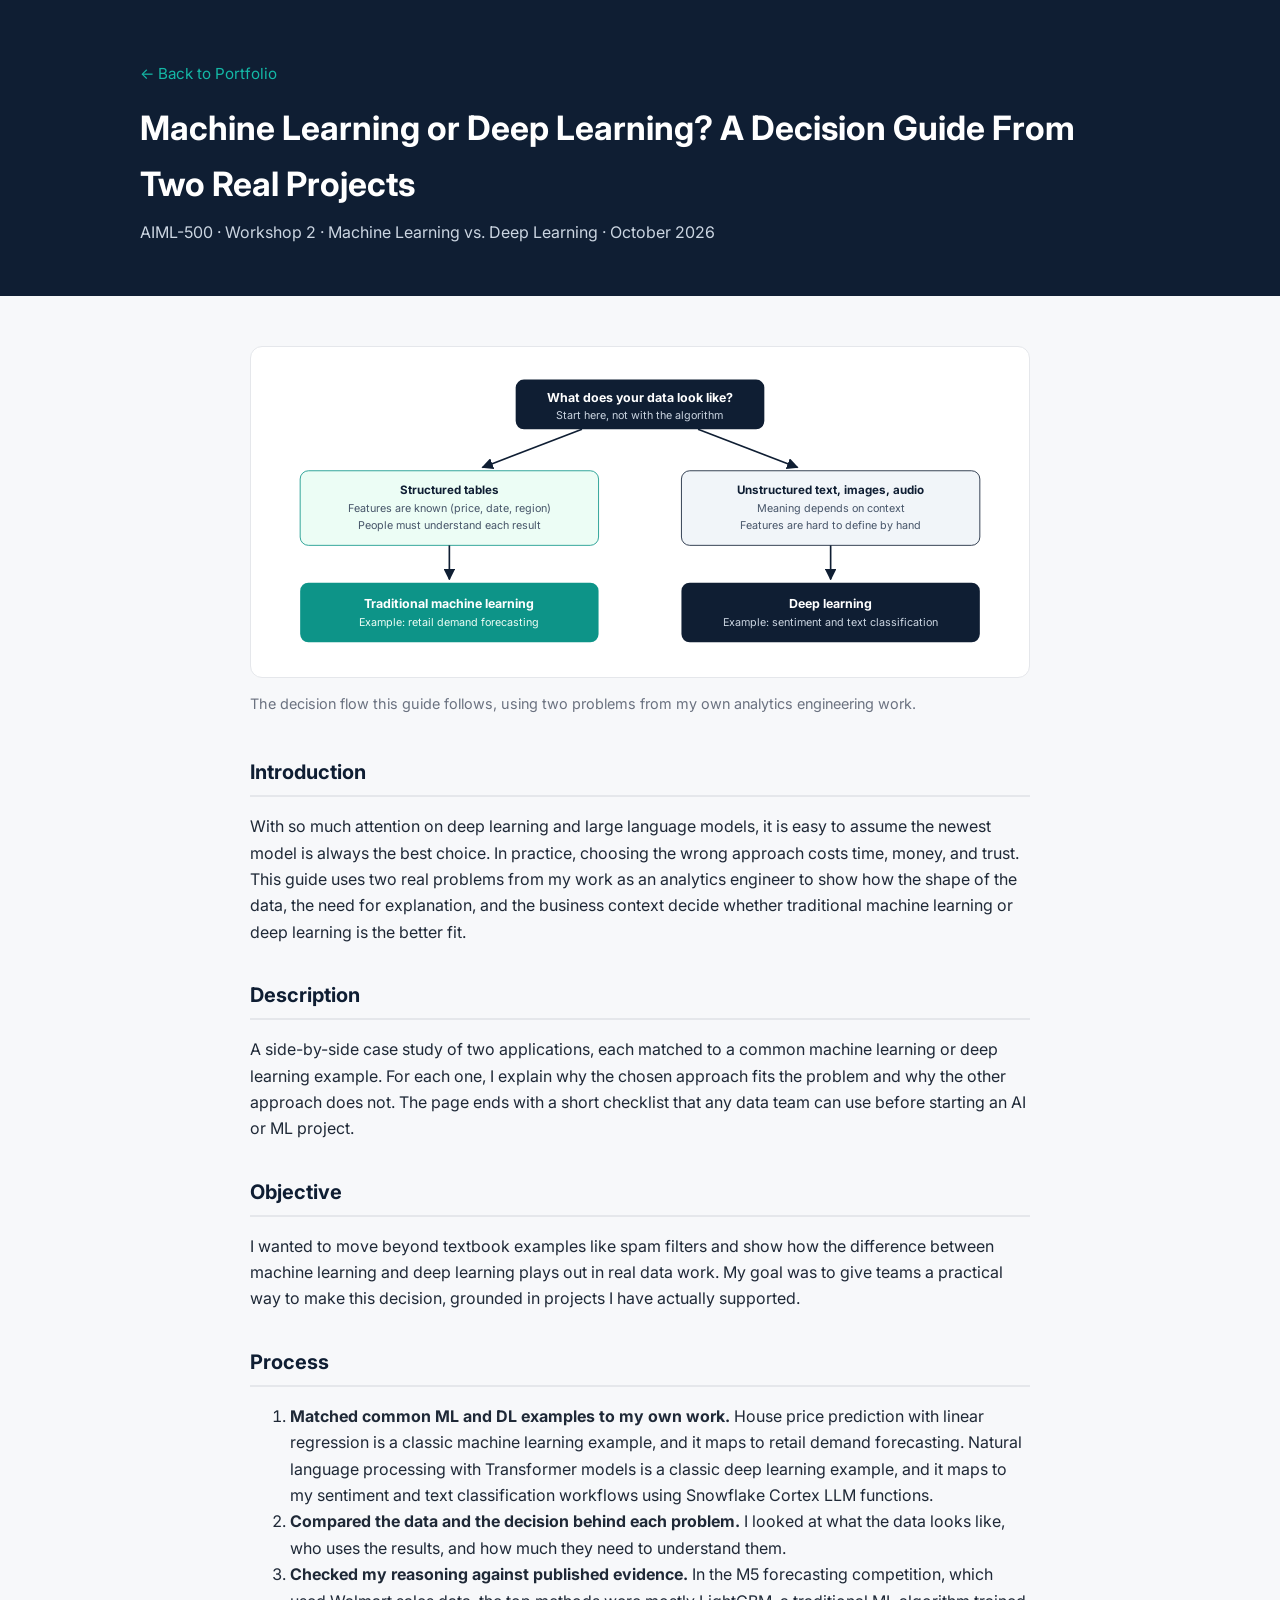
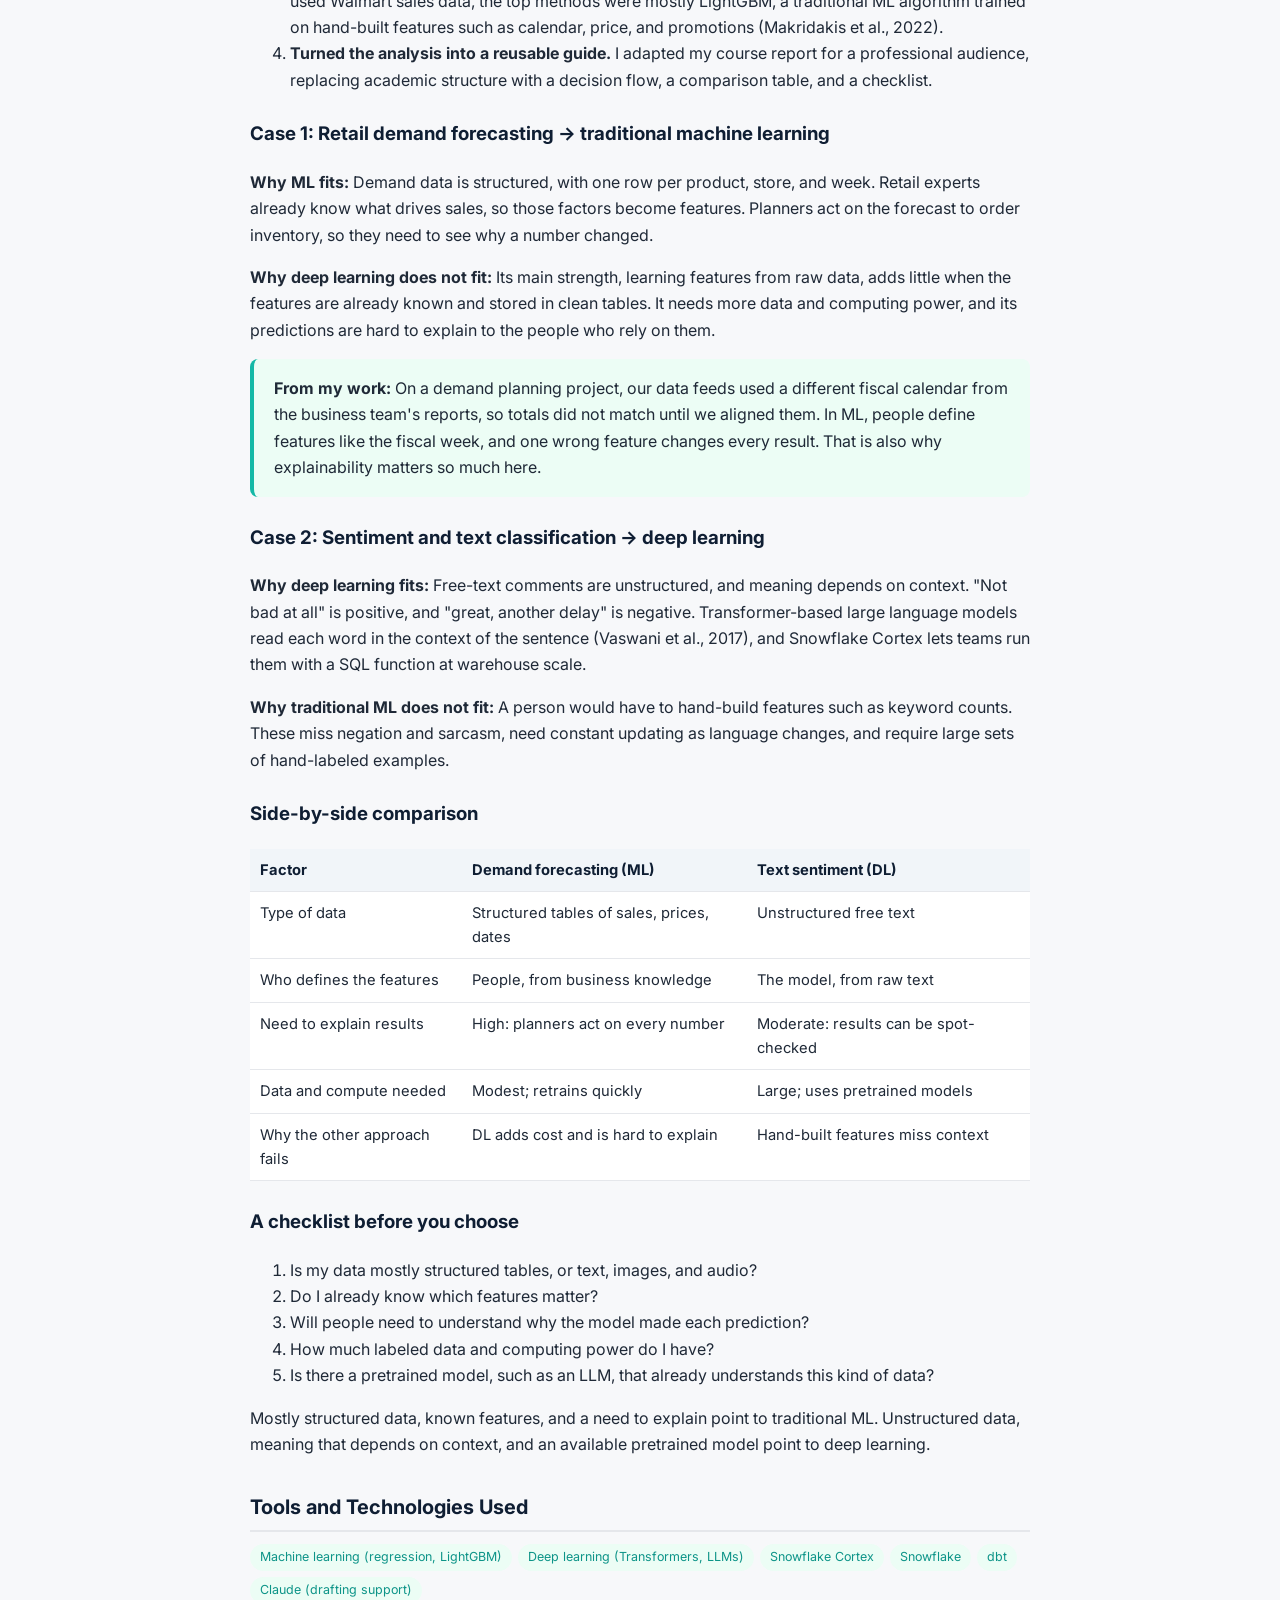
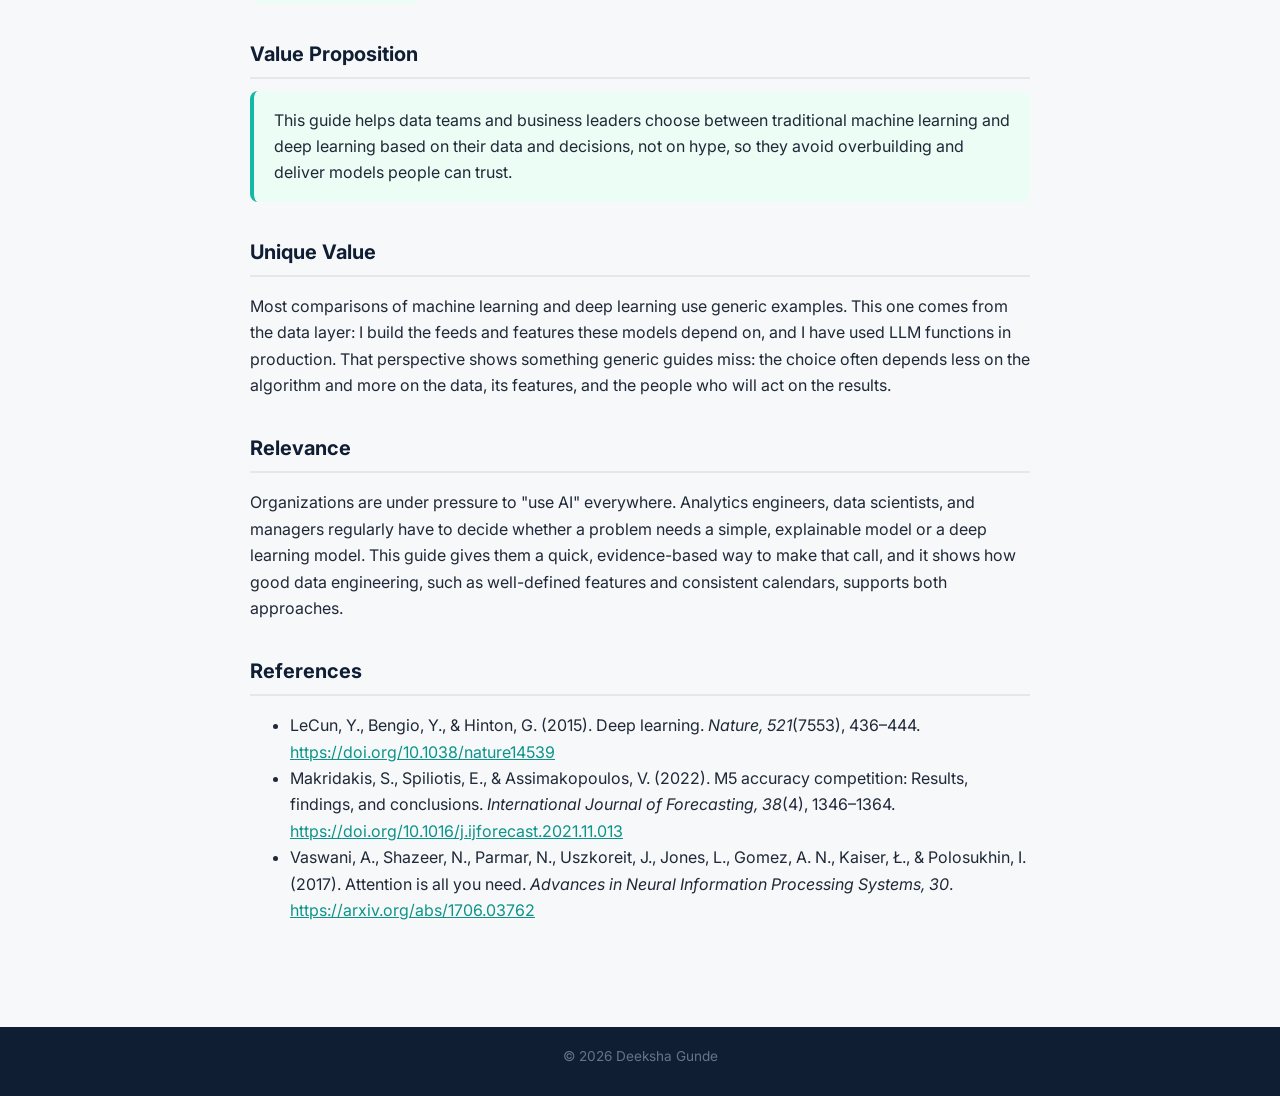
==== artifacts/artifact-2.html @ 1c403b0d "artifcat 2" ====
<!DOCTYPE html>
<html lang="en">
<head>
  <meta charset="UTF-8">
  <meta name="viewport" content="width=device-width, initial-scale=1.0">
  <title>Machine Learning or Deep Learning? A Decision Guide | Deeksha Gunde</title>
  <link rel="preconnect" href="https://fonts.googleapis.com">
  <link href="https://fonts.googleapis.com/css2?family=Inter:wght@400;600;700&display=swap" rel="stylesheet">
  <link rel="stylesheet" href="../assets/style.css">
</head>
<body>

<header class="artifact-header">
  <div class="container">
    <a class="back" href="../index.html#artifacts">← Back to Portfolio</a>
    <h1>Machine Learning or Deep Learning? A Decision Guide From Two Real Projects</h1>
    <p>AIML-500 · Workshop 2 · Machine Learning vs. Deep Learning · October 2026</p>
  </div>
</header>

<main class="artifact-body">
  <div class="container">

    <div class="diagram">
      <svg viewBox="0 0 900 360" role="img" aria-label="Decision flow: start with what your data looks like. Structured tables with known features and a need to explain results point to traditional machine learning, for example retail demand forecasting. Unstructured text, images, or audio where meaning depends on context point to deep learning, for example sentiment and text classification.">
        <defs>
          <marker id="ar2" viewBox="0 0 10 10" refX="9" refY="5" markerWidth="7" markerHeight="7" orient="auto"><path d="M0,0 L10,5 L0,10 z" fill="#0f1e33"/></marker>
        </defs>
        <rect width="900" height="360" fill="#ffffff"/>
        <g font-family="Inter, Arial, sans-serif" text-anchor="middle">
          <rect x="300" y="20" width="300" height="60" rx="10" fill="#0f1e33"/>
          <text x="450" y="47" fill="#ffffff" font-size="15" font-weight="700">What does your data look like?</text>
          <text x="450" y="67" fill="#cbd5e1" font-size="13">Start here, not with the algorithm</text>

          <rect x="40" y="130" width="360" height="90" rx="10" fill="#ecfdf5" stroke="#0d9488"/>
          <text x="220" y="158" fill="#0f1e33" font-size="14" font-weight="700">Structured tables</text>
          <text x="220" y="180" fill="#475569" font-size="13">Features are known (price, date, region)</text>
          <text x="220" y="200" fill="#475569" font-size="13">People must understand each result</text>

          <rect x="500" y="130" width="360" height="90" rx="10" fill="#f1f5f9" stroke="#0f1e33"/>
          <text x="680" y="158" fill="#0f1e33" font-size="14" font-weight="700">Unstructured text, images, audio</text>
          <text x="680" y="180" fill="#475569" font-size="13">Meaning depends on context</text>
          <text x="680" y="200" fill="#475569" font-size="13">Features are hard to define by hand</text>

          <rect x="40" y="265" width="360" height="72" rx="10" fill="#0d9488"/>
          <text x="220" y="295" fill="#ffffff" font-size="15" font-weight="700">Traditional machine learning</text>
          <text x="220" y="317" fill="#ecfdf5" font-size="13">Example: retail demand forecasting</text>

          <rect x="500" y="265" width="360" height="72" rx="10" fill="#0f1e33"/>
          <text x="680" y="295" fill="#ffffff" font-size="15" font-weight="700">Deep learning</text>
          <text x="680" y="317" fill="#cbd5e1" font-size="13">Example: sentiment and text classification</text>
        </g>
        <g stroke="#0f1e33" stroke-width="2" fill="none" marker-end="url(#ar2)">
          <path d="M380,80 L260,126"/>
          <path d="M520,80 L640,126"/>
          <line x1="220" y1="220" x2="220" y2="261"/>
          <line x1="680" y1="220" x2="680" y2="261"/>
        </g>
      </svg>
    </div>
    <p class="artifact-links" style="color:var(--muted);font-size:.9rem;">The decision flow this guide follows, using two problems from my own analytics engineering work.</p>

    <div class="field">
      <h2>Introduction</h2>
      <p>
        With so much attention on deep learning and large language models, it is easy to assume the newest model
        is always the best choice. In practice, choosing the wrong approach costs time, money, and trust. This guide
        uses two real problems from my work as an analytics engineer to show how the shape of the data, the need for
        explanation, and the business context decide whether traditional machine learning or deep learning is the
        better fit.
      </p>
    </div>

    <div class="field">
      <h2>Description</h2>
      <p>
        A side-by-side case study of two applications, each matched to a common machine learning or deep learning example. For each
        one, I explain why the chosen approach fits the problem and why the other approach does not. The page ends
        with a short checklist that any data team can use before starting an AI or ML project.
      </p>
    </div>

    <div class="field">
      <h2>Objective</h2>
      <p>
        I wanted to move beyond textbook examples like spam filters and show how the difference between machine
        learning and deep learning plays out in real data work. My goal was to give teams a practical way to make this
        decision, grounded in projects I have actually supported.
      </p>
    </div>

    <div class="field">
      <h2>Process</h2>
      <ol>
        <li><strong>Matched common ML and DL examples to my own work.</strong> House price prediction with linear regression is a classic machine learning example, and it maps to retail demand forecasting. Natural language processing with Transformer models is a classic deep learning example, and it maps to my sentiment and text classification workflows using Snowflake Cortex LLM functions.</li>
        <li><strong>Compared the data and the decision behind each problem.</strong> I looked at what the data looks like, who uses the results, and how much they need to understand them.</li>
        <li><strong>Checked my reasoning against published evidence.</strong> In the M5 forecasting competition, which used Walmart sales data, the top methods were mostly LightGBM, a traditional ML algorithm trained on hand-built features such as calendar, price, and promotions (Makridakis et al., 2022).</li>
        <li><strong>Turned the analysis into a reusable guide.</strong> I adapted my course report for a professional audience, replacing academic structure with a decision flow, a comparison table, and a checklist.</li>
      </ol>

      <h3 style="color:var(--navy);margin-top:26px;">Case 1: Retail demand forecasting → traditional machine learning</h3>
      <p><strong>Why ML fits:</strong> Demand data is structured, with one row per product, store, and week. Retail experts already know what drives sales, so those factors become features. Planners act on the forecast to order inventory, so they need to see why a number changed.</p>
      <p><strong>Why deep learning does not fit:</strong> Its main strength, learning features from raw data, adds little when the features are already known and stored in clean tables. It needs more data and computing power, and its predictions are hard to explain to the people who rely on them.</p>
      <div class="vp-box"><strong>From my work:</strong> On a demand planning project, our data feeds used a different fiscal calendar from the business team's reports, so totals did not match until we aligned them. In ML, people define features like the fiscal week, and one wrong feature changes every result. That is also why explainability matters so much here.</div>

      <h3 style="color:var(--navy);margin-top:26px;">Case 2: Sentiment and text classification → deep learning</h3>
      <p><strong>Why deep learning fits:</strong> Free-text comments are unstructured, and meaning depends on context. "Not bad at all" is positive, and "great, another delay" is negative. Transformer-based large language models read each word in the context of the sentence (Vaswani et al., 2017), and Snowflake Cortex lets teams run them with a SQL function at warehouse scale.</p>
      <p><strong>Why traditional ML does not fit:</strong> A person would have to hand-build features such as keyword counts. These miss negation and sarcasm, need constant updating as language changes, and require large sets of hand-labeled examples.</p>

      <h3 style="color:var(--navy);margin-top:26px;">Side-by-side comparison</h3>
      <div class="table-wrap">
        <table class="result-table">
          <tr><th>Factor</th><th>Demand forecasting (ML)</th><th>Text sentiment (DL)</th></tr>
          <tr><td>Type of data</td><td>Structured tables of sales, prices, dates</td><td>Unstructured free text</td></tr>
          <tr><td>Who defines the features</td><td>People, from business knowledge</td><td>The model, from raw text</td></tr>
          <tr><td>Need to explain results</td><td>High: planners act on every number</td><td>Moderate: results can be spot-checked</td></tr>
          <tr><td>Data and compute needed</td><td>Modest; retrains quickly</td><td>Large; uses pretrained models</td></tr>
          <tr><td>Why the other approach fails</td><td>DL adds cost and is hard to explain</td><td>Hand-built features miss context</td></tr>
        </table>
      </div>

      <h3 style="color:var(--navy);margin-top:26px;">A checklist before you choose</h3>
      <ol>
        <li>Is my data mostly structured tables, or text, images, and audio?</li>
        <li>Do I already know which features matter?</li>
        <li>Will people need to understand why the model made each prediction?</li>
        <li>How much labeled data and computing power do I have?</li>
        <li>Is there a pretrained model, such as an LLM, that already understands this kind of data?</li>
      </ol>
      <p>Mostly structured data, known features, and a need to explain point to traditional ML. Unstructured data, meaning that depends on context, and an available pretrained model point to deep learning.</p>
    </div>

    <div class="field">
      <h2>Tools and Technologies Used</h2>
      <div class="tags">
        <span class="tag">Machine learning (regression, LightGBM)</span>
        <span class="tag">Deep learning (Transformers, LLMs)</span>
        <span class="tag">Snowflake Cortex</span>
        <span class="tag">Snowflake</span>
        <span class="tag">dbt</span>
        <span class="tag">Claude (drafting support)</span>
      </div>
    </div>

    <div class="field">
      <h2>Value Proposition</h2>
      <div class="vp-box">
        This guide helps data teams and business leaders choose between traditional machine learning and deep
        learning based on their data and decisions, not on hype, so they avoid overbuilding and deliver models
        people can trust.
      </div>
    </div>

    <div class="field">
      <h2>Unique Value</h2>
      <p>
        Most comparisons of machine learning and deep learning use generic examples. This one comes from the data
        layer: I build the feeds and features these models depend on, and I have used LLM functions in production.
        That perspective shows something generic guides miss: the choice often depends less on the algorithm and more
        on the data, its features, and the people who will act on the results.
      </p>
    </div>

    <div class="field">
      <h2>Relevance</h2>
      <p>
        Organizations are under pressure to "use AI" everywhere. Analytics engineers, data scientists, and managers
        regularly have to decide whether a problem needs a simple, explainable model or a deep learning model. This
        guide gives them a quick, evidence-based way to make that call, and it shows how good data engineering, such
        as well-defined features and consistent calendars, supports both approaches.
      </p>
    </div>

    <div class="field">
      <h2>References</h2>
      <ul>
        <li>LeCun, Y., Bengio, Y., &amp; Hinton, G. (2015). Deep learning. <em>Nature, 521</em>(7553), 436–444. <a href="https://doi.org/10.1038/nature14539">https://doi.org/10.1038/nature14539</a></li>
        <li>Makridakis, S., Spiliotis, E., &amp; Assimakopoulos, V. (2022). M5 accuracy competition: Results, findings, and conclusions. <em>International Journal of Forecasting, 38</em>(4), 1346–1364. <a href="https://doi.org/10.1016/j.ijforecast.2021.11.013">https://doi.org/10.1016/j.ijforecast.2021.11.013</a></li>
        <li>Vaswani, A., Shazeer, N., Parmar, N., Uszkoreit, J., Jones, L., Gomez, A. N., Kaiser, Ł., &amp; Polosukhin, I. (2017). Attention is all you need. <em>Advances in Neural Information Processing Systems, 30</em>. <a href="https://arxiv.org/abs/1706.03762">https://arxiv.org/abs/1706.03762</a></li>
      </ul>
    </div>

  </div>
</main>

<footer>© 2026 Deeksha Gunde</footer>

</body>
</html>
---- assets/style.css ----
:root {
  --navy: #0f1e33;
  --navy-2: #182b47;
  --accent: #14b8a6;
  --accent-dark: #0d9488;
  --text: #1f2937;
  --muted: #6b7280;
  --bg: #f7f8fa;
  --card: #ffffff;
  --border: #e5e7eb;
  --radius: 12px;
}

* { box-sizing: border-box; }

body {
  margin: 0;
  font-family: "Inter", -apple-system, BlinkMacSystemFont, "Segoe UI", Roboto, sans-serif;
  color: var(--text);
  background: var(--bg);
  line-height: 1.65;
}

a { color: var(--accent-dark); }

.container { max-width: 1040px; margin: 0 auto; padding: 0 20px; }

/* ---------- Nav ---------- */
nav {
  position: sticky; top: 0; z-index: 10;
  background: var(--navy);
}
nav .container {
  display: flex; align-items: center; justify-content: space-between;
  height: 60px;
}
nav .logo { color: #fff; font-weight: 700; text-decoration: none; letter-spacing: .5px; }
nav ul { list-style: none; display: flex; gap: 22px; margin: 0; padding: 0; }
nav ul a { color: #cbd5e1; text-decoration: none; font-size: .95rem; }
nav ul a:hover { color: #fff; }

/* ---------- Hero ---------- */
.hero {
  background: linear-gradient(135deg, var(--navy) 0%, var(--navy-2) 100%);
  color: #fff;
  padding: 90px 0 80px;
}
.hero h1 { font-size: 2.6rem; margin: 0 0 6px; }
.hero .tagline { font-size: 1.3rem; color: var(--accent); margin: 0 0 18px; font-weight: 600; }
.hero p { max-width: 680px; color: #cbd5e1; font-size: 1.05rem; }
.btn {
  display: inline-block; margin: 18px 12px 0 0; padding: 11px 22px;
  border-radius: 8px; text-decoration: none; font-weight: 600;
}
.btn-primary { background: var(--accent); color: var(--navy); }
.btn-primary:hover { background: #2dd4bf; }
.btn-outline { border: 1.5px solid #cbd5e1; color: #fff; }
.btn-outline:hover { border-color: #fff; }

/* ---------- Sections ---------- */
section { padding: 70px 0; }
section.alt { background: #fff; }
h2 { font-size: 1.8rem; margin: 0 0 8px; color: var(--navy); }
.section-intro { color: var(--muted); margin: 0 0 32px; max-width: 700px; }

.callout {
  background: var(--card); border-left: 4px solid var(--accent);
  border-radius: var(--radius); padding: 22px 26px; margin-bottom: 20px;
  box-shadow: 0 1px 3px rgba(0,0,0,.05);
}
.callout h3 { margin: 0 0 8px; color: var(--navy); }
.callout p { margin: 0; }

.grid { display: grid; gap: 22px; grid-template-columns: repeat(auto-fit, minmax(280px, 1fr)); }

.card {
  background: var(--card); border: 1px solid var(--border);
  border-radius: var(--radius); padding: 24px;
  display: flex; flex-direction: column;
  transition: transform .15s, box-shadow .15s;
}
.card:hover { transform: translateY(-3px); box-shadow: 0 8px 20px rgba(15,30,51,.08); }
.card .label {
  font-size: .75rem; font-weight: 700; text-transform: uppercase;
  letter-spacing: 1px; color: var(--accent-dark); margin-bottom: 6px;
}
.card h3 { margin: 0 0 10px; color: var(--navy); font-size: 1.15rem; }
.card p { color: var(--muted); margin: 0 0 14px; flex-grow: 1; }
.card .link { font-weight: 600; text-decoration: none; }
.card.placeholder { border-style: dashed; opacity: .7; }
.card.placeholder:hover { transform: none; box-shadow: none; }

.tags { display: flex; flex-wrap: wrap; gap: 6px; margin-bottom: 14px; }
.tag {
  background: #ecfdf5; color: var(--accent-dark);
  font-size: .78rem; padding: 3px 10px; border-radius: 20px;
}

.skills h4 { margin: 0 0 10px; color: var(--navy); }

/* ---------- Contact ---------- */
.contact { background: var(--navy); color: #fff; text-align: center; }
.contact h2 { color: #fff; }
.contact p { color: #cbd5e1; }
.contact .btn-outline { margin: 18px 6px 0; }

footer { background: var(--navy); color: #64748b; text-align: center; padding: 18px 0 28px; font-size: .85rem; }

/* ---------- Artifact detail page ---------- */
.artifact-header { background: var(--navy); color: #fff; padding: 60px 0 50px; }
.artifact-header a.back { color: var(--accent); text-decoration: none; font-size: .95rem; }
.artifact-header h1 { margin: 14px 0 8px; font-size: 2.1rem; }
.artifact-header p { color: #cbd5e1; margin: 0; }

.artifact-body { padding: 50px 0 70px; }
.artifact-body .container { max-width: 820px; }
.artifact-visual {
  background: #fff; border: 1px solid var(--border); border-radius: var(--radius);
  padding: 16px; margin-bottom: 14px; text-align: center;
}
.artifact-visual img { max-width: 100%; border-radius: 8px; }
.artifact-links { margin-bottom: 40px; }

.field { margin-bottom: 34px; }
.field h2 {
  font-size: 1.25rem; padding-bottom: 6px; margin-bottom: 12px;
  border-bottom: 2px solid var(--border);
}
.vp-box {
  background: #ecfdf5; border-left: 4px solid var(--accent);
  padding: 16px 20px; border-radius: 8px;
}

@media (max-width: 640px) {
  nav ul { gap: 14px; }
  nav ul a { font-size: .85rem; }
  .hero { padding: 60px 0 50px; }
  .hero h1 { font-size: 2rem; }
  section { padding: 50px 0; }
}

/* ---------- Artifact extras ---------- */
.shots { display: grid; gap: 16px; grid-template-columns: repeat(auto-fit, minmax(220px, 1fr)); margin: 16px 0 8px; }
.shots figure { margin: 0; background: #fff; border: 1px solid var(--border); border-radius: var(--radius); padding: 10px; }
.shots img { width: 100%; border-radius: 6px; display: block; }
.shots figcaption { font-size: .85rem; color: var(--muted); margin-top: 8px; }
.ba { grid-template-columns: repeat(auto-fit, minmax(240px, 1fr)); }
.result-table { width: 100%; border-collapse: collapse; font-size: .92rem; background: #fff; }
.result-table th, .result-table td { text-align: left; padding: 9px 10px; border-bottom: 1px solid var(--border); vertical-align: top; }
.result-table th { color: var(--navy); background: #f1f5f9; }
.table-wrap { overflow-x: auto; }
.pass { color: #047857; font-weight: 600; white-space: nowrap; }
.partial { color: #b45309; font-weight: 600; white-space: nowrap; }
details { background: #fff; border: 1px solid var(--border); border-radius: var(--radius); padding: 14px 18px; }
details summary { cursor: pointer; font-weight: 600; color: var(--navy); }
details pre { white-space: pre-wrap; font-size: .85rem; background: #f8fafc; padding: 14px; border-radius: 8px; overflow-x: auto; }
.stats { display: grid; gap: 14px; grid-template-columns: repeat(auto-fit, minmax(160px, 1fr)); margin: 6px 0 4px; }
.stat { background: #fff; border: 1px solid var(--border); border-radius: var(--radius); padding: 14px 16px; }
.stat b { display: block; font-size: 1.5rem; color: var(--navy); }
.stat span { color: var(--muted); font-size: .88rem; }
.btn-dark { background: var(--navy); color: #fff; }
.btn-dark:hover { background: var(--navy-2); }
.artifact-visual img { max-height: 560px; width: auto; }

/* ---------- Hero photo ---------- */
.hero-inner { display: flex; align-items: center; justify-content: space-between; gap: 40px; }
.hero-text { flex: 1; }
.avatar { position: relative; flex-shrink: 0; width: 220px; height: 220px; border-radius: 50%;
  background: var(--navy-2); border: 4px solid var(--accent); display: flex; align-items: center; justify-content: center; overflow: hidden; }
.avatar span { font-size: 3.5rem; font-weight: 700; color: var(--accent); }
.avatar img { position: absolute; inset: 0; width: 100%; height: 100%; object-fit: cover; }
.diagram { background: #fff; border: 1px solid var(--border); border-radius: var(--radius); padding: 16px; margin-bottom: 14px; }
.diagram svg { width: 100%; height: auto; display: block; }
@media (max-width: 640px) {
  .hero-inner { flex-direction: column-reverse; align-items: flex-start; }
  .avatar { width: 130px; height: 130px; }
  .avatar span { font-size: 2.2rem; }
}
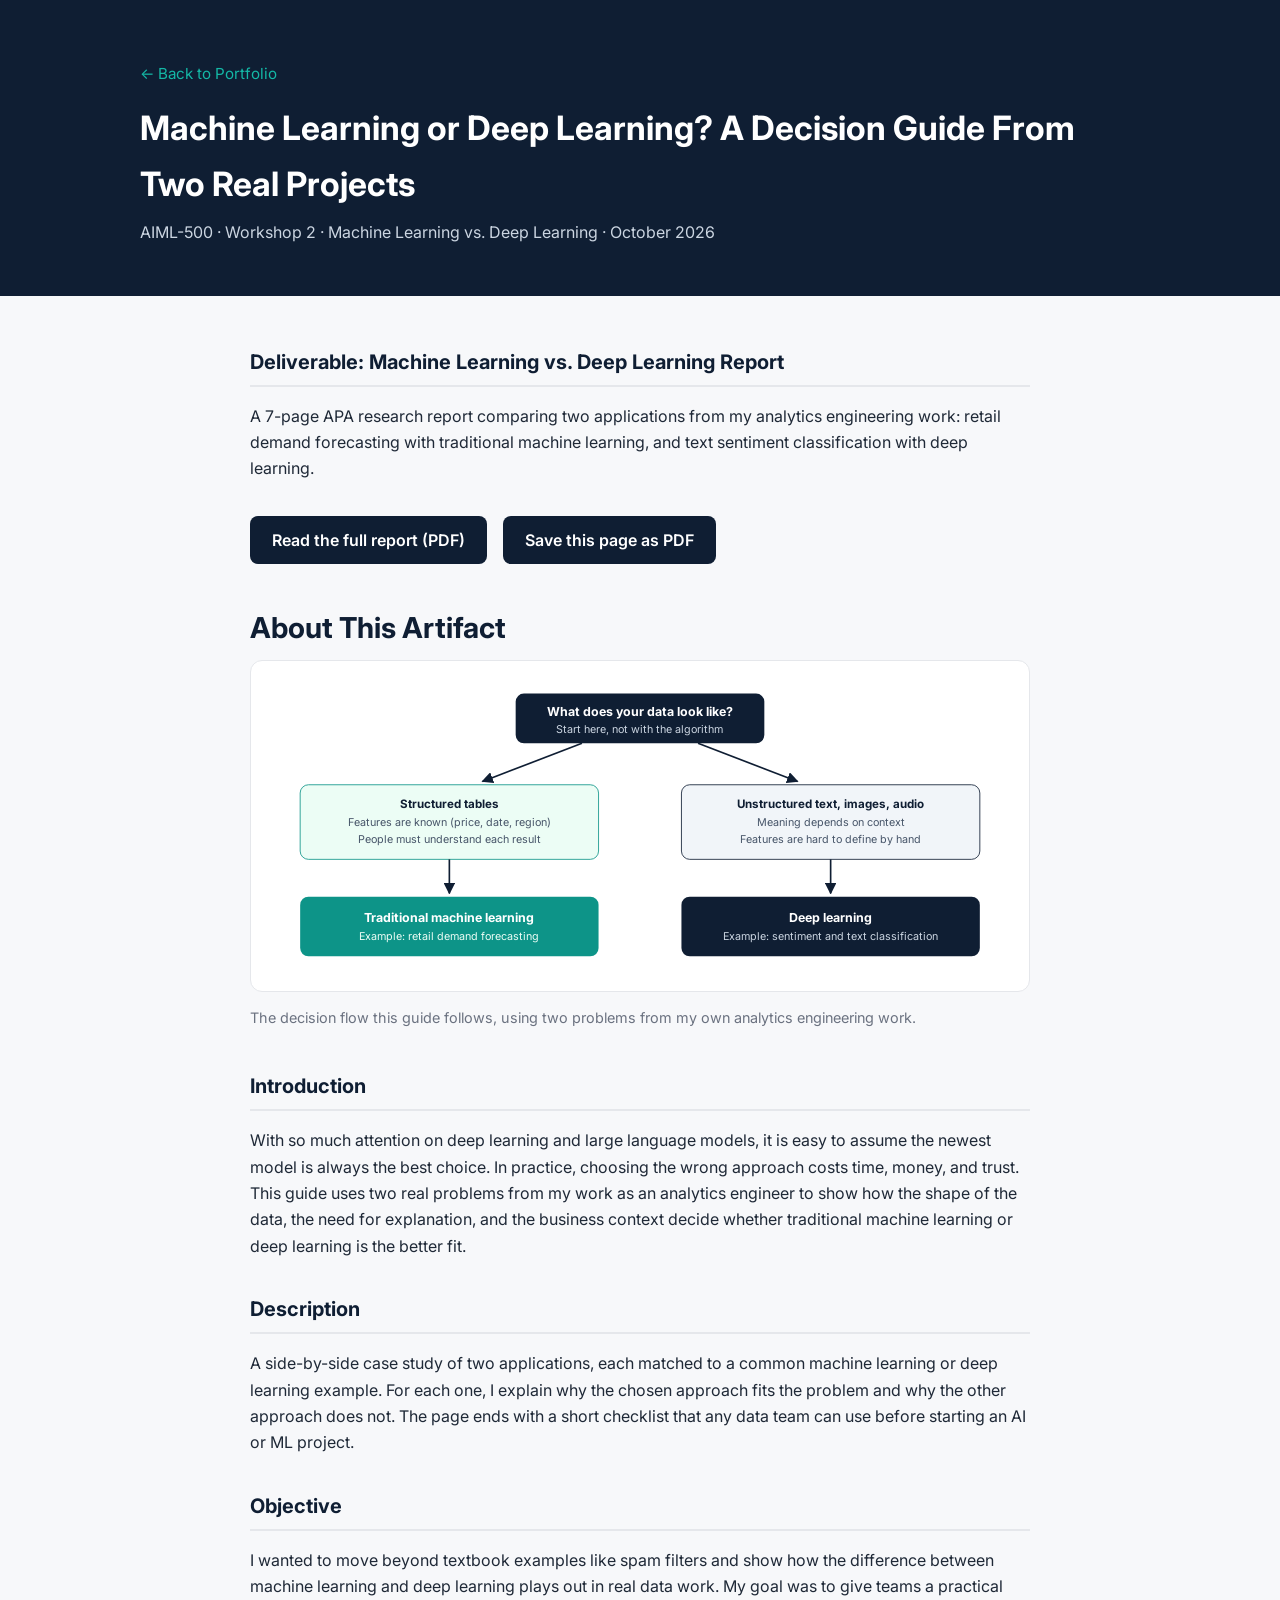
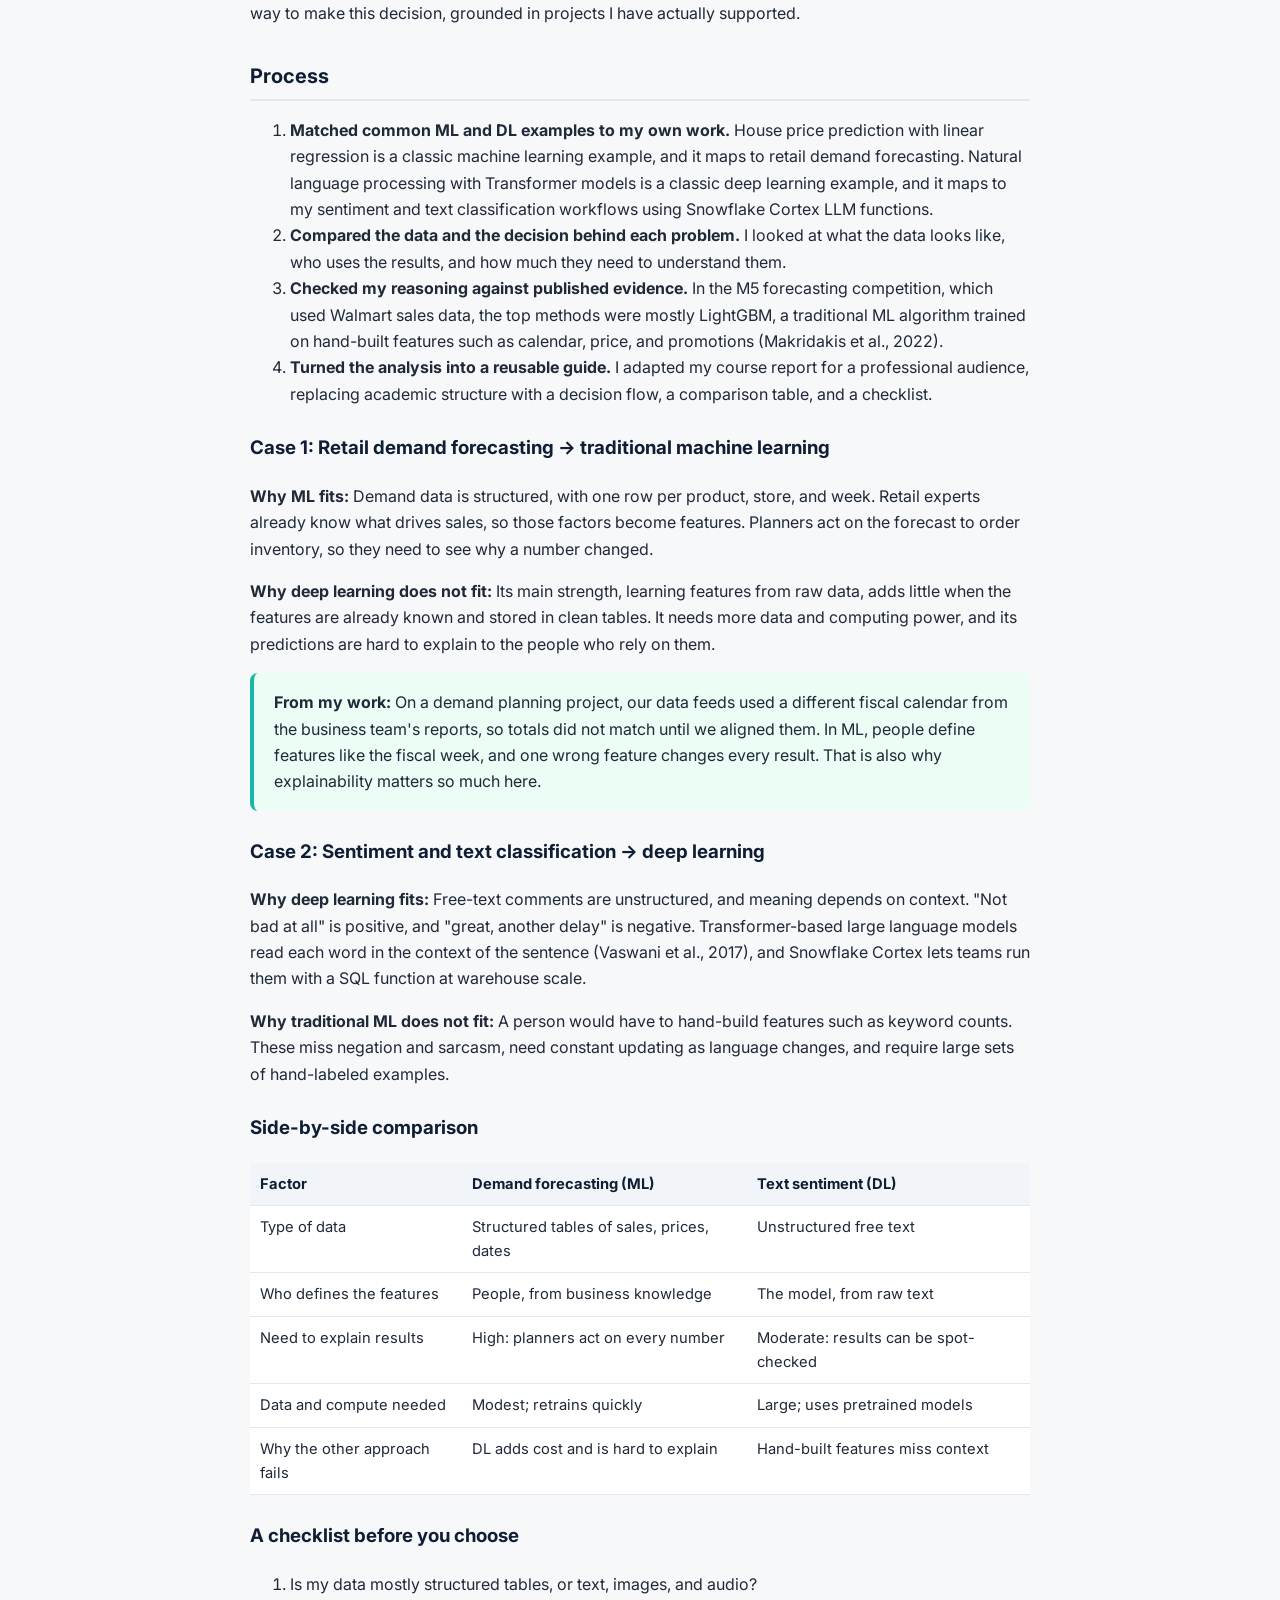
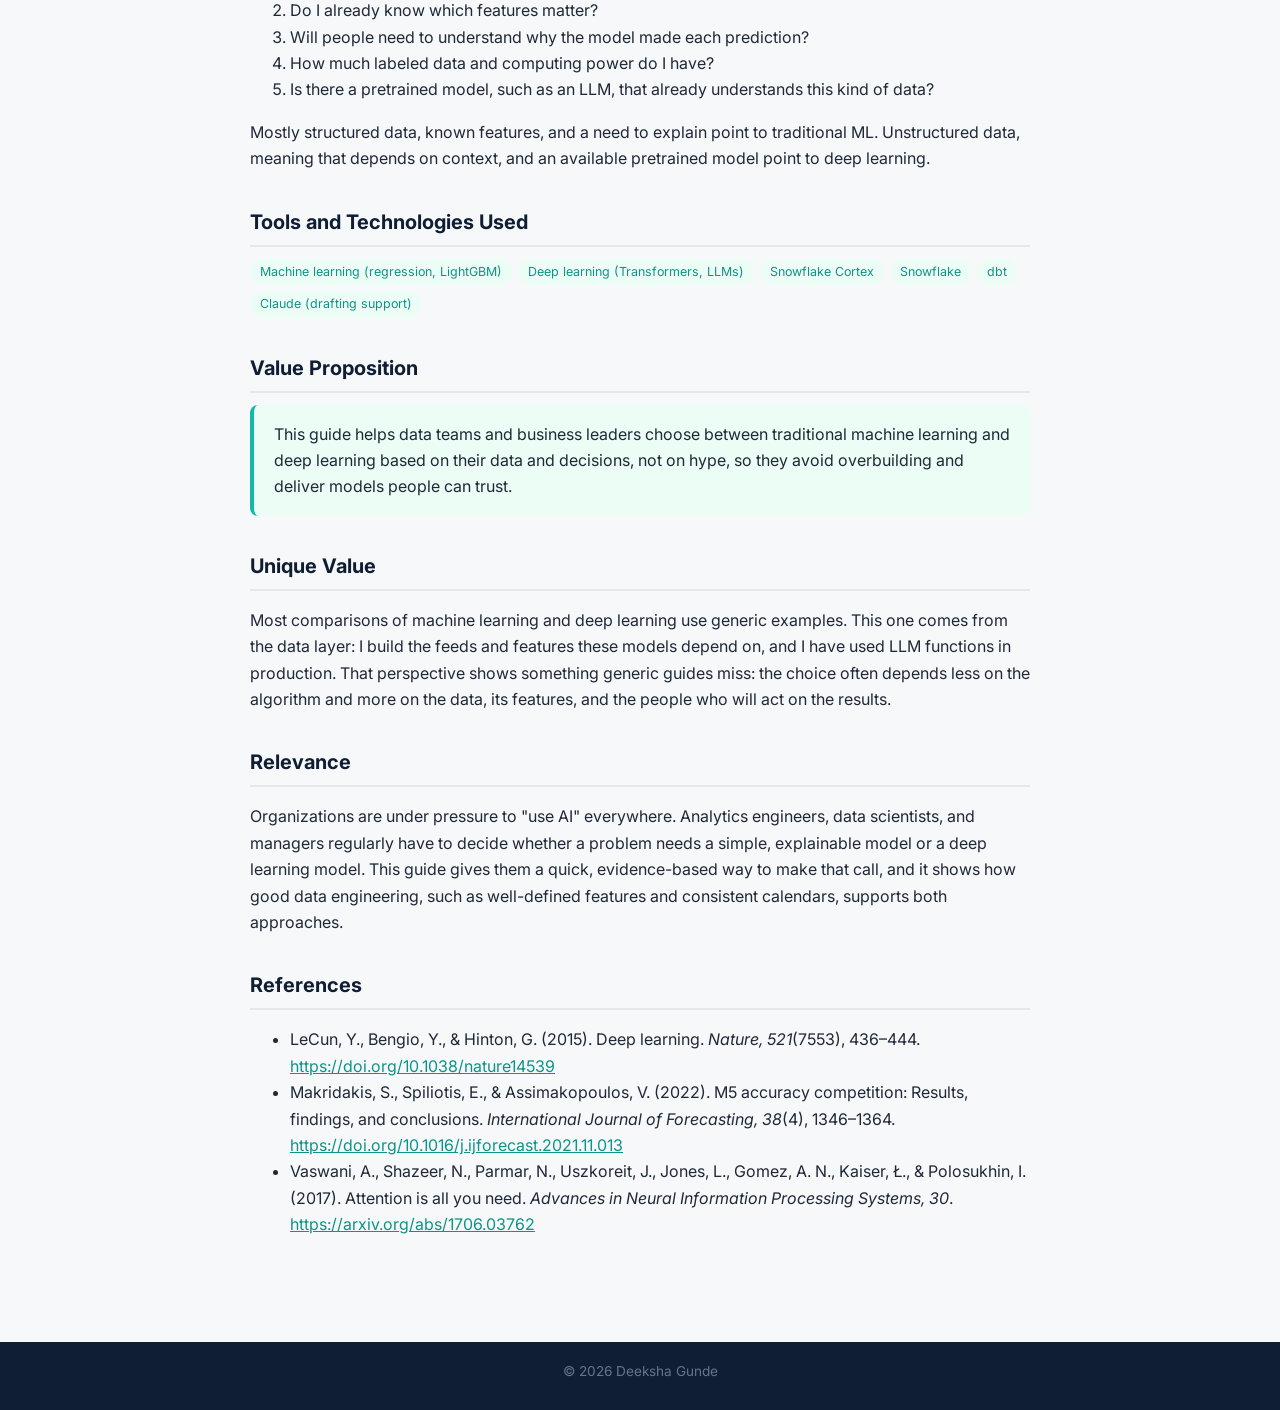
==== commit 929b8646: "update to add deliverables for each artifact" ====
--- a/artifacts/artifact-2.html
+++ b/artifacts/artifact-2.html
@@ -7,6 +7,13 @@
   <link rel="preconnect" href="https://fonts.googleapis.com">
   <link href="https://fonts.googleapis.com/css2?family=Inter:wght@400;600;700&display=swap" rel="stylesheet">
   <link rel="stylesheet" href="../assets/style.css">
+  <style>
+    @media print {
+      .back, .artifact-links { display: none; }
+      .artifact-header { background: none !important; color: #000; }
+      .artifact-header h1, .artifact-header p { color: #000; }
+    }
+  </style>
 </head>
 <body>
 
@@ -20,6 +27,17 @@
 
 <main class="artifact-body">
   <div class="container">
+
+    <div class="field">
+      <h2>Deliverable: Machine Learning vs. Deep Learning Report</h2>
+      <p>A 7-page APA research report comparing two applications from my analytics engineering work: retail demand forecasting with traditional machine learning, and text sentiment classification with deep learning.</p>
+      <p class="artifact-links">
+        <a class="btn btn-dark" href="../assets/files/ml-vs-dl-report.pdf" target="_blank" rel="noopener">Read the full report (PDF)</a>
+        <button class="btn btn-dark" style="font:inherit;font-weight:600;border:none;cursor:pointer;" onclick="window.print()">Save this page as PDF</button>
+      </p>
+    </div>
+
+    <h2 style="color:var(--navy);margin:40px 0 8px;">About This Artifact</h2>
 
     <div class="diagram">
       <svg viewBox="0 0 900 360" role="img" aria-label="Decision flow: start with what your data looks like. Structured tables with known features and a need to explain results point to traditional machine learning, for example retail demand forecasting. Unstructured text, images, or audio where meaning depends on context point to deep learning, for example sentiment and text classification.">
--- a/assets/style.css
+++ b/assets/style.css
@@ -176,3 +176,9 @@
   .avatar { width: 130px; height: 130px; }
   .avatar span { font-size: 2.2rem; }
 }
+
+@media print {
+  .back, .artifact-links { display: none; }
+  .artifact-header { background: none !important; color: #000; }
+  .artifact-header h1, .artifact-header p { color: #000; }
+}
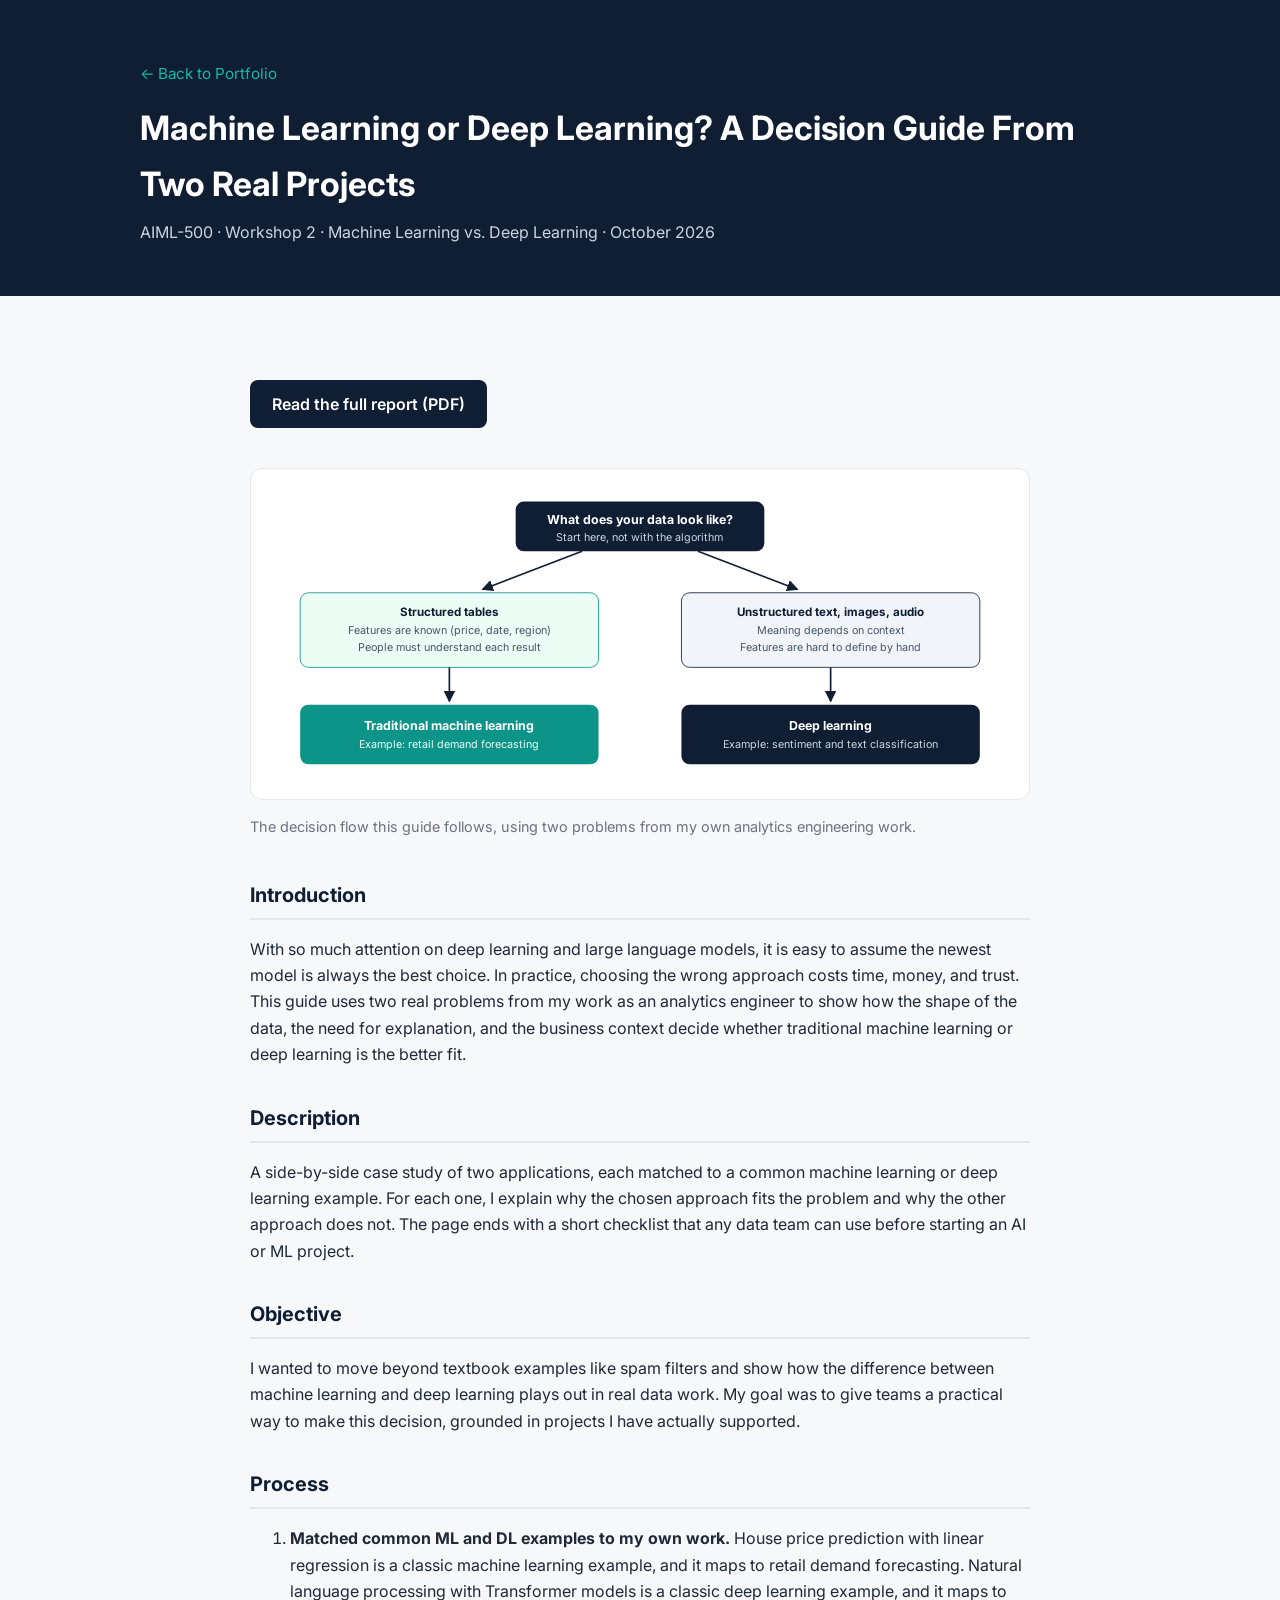
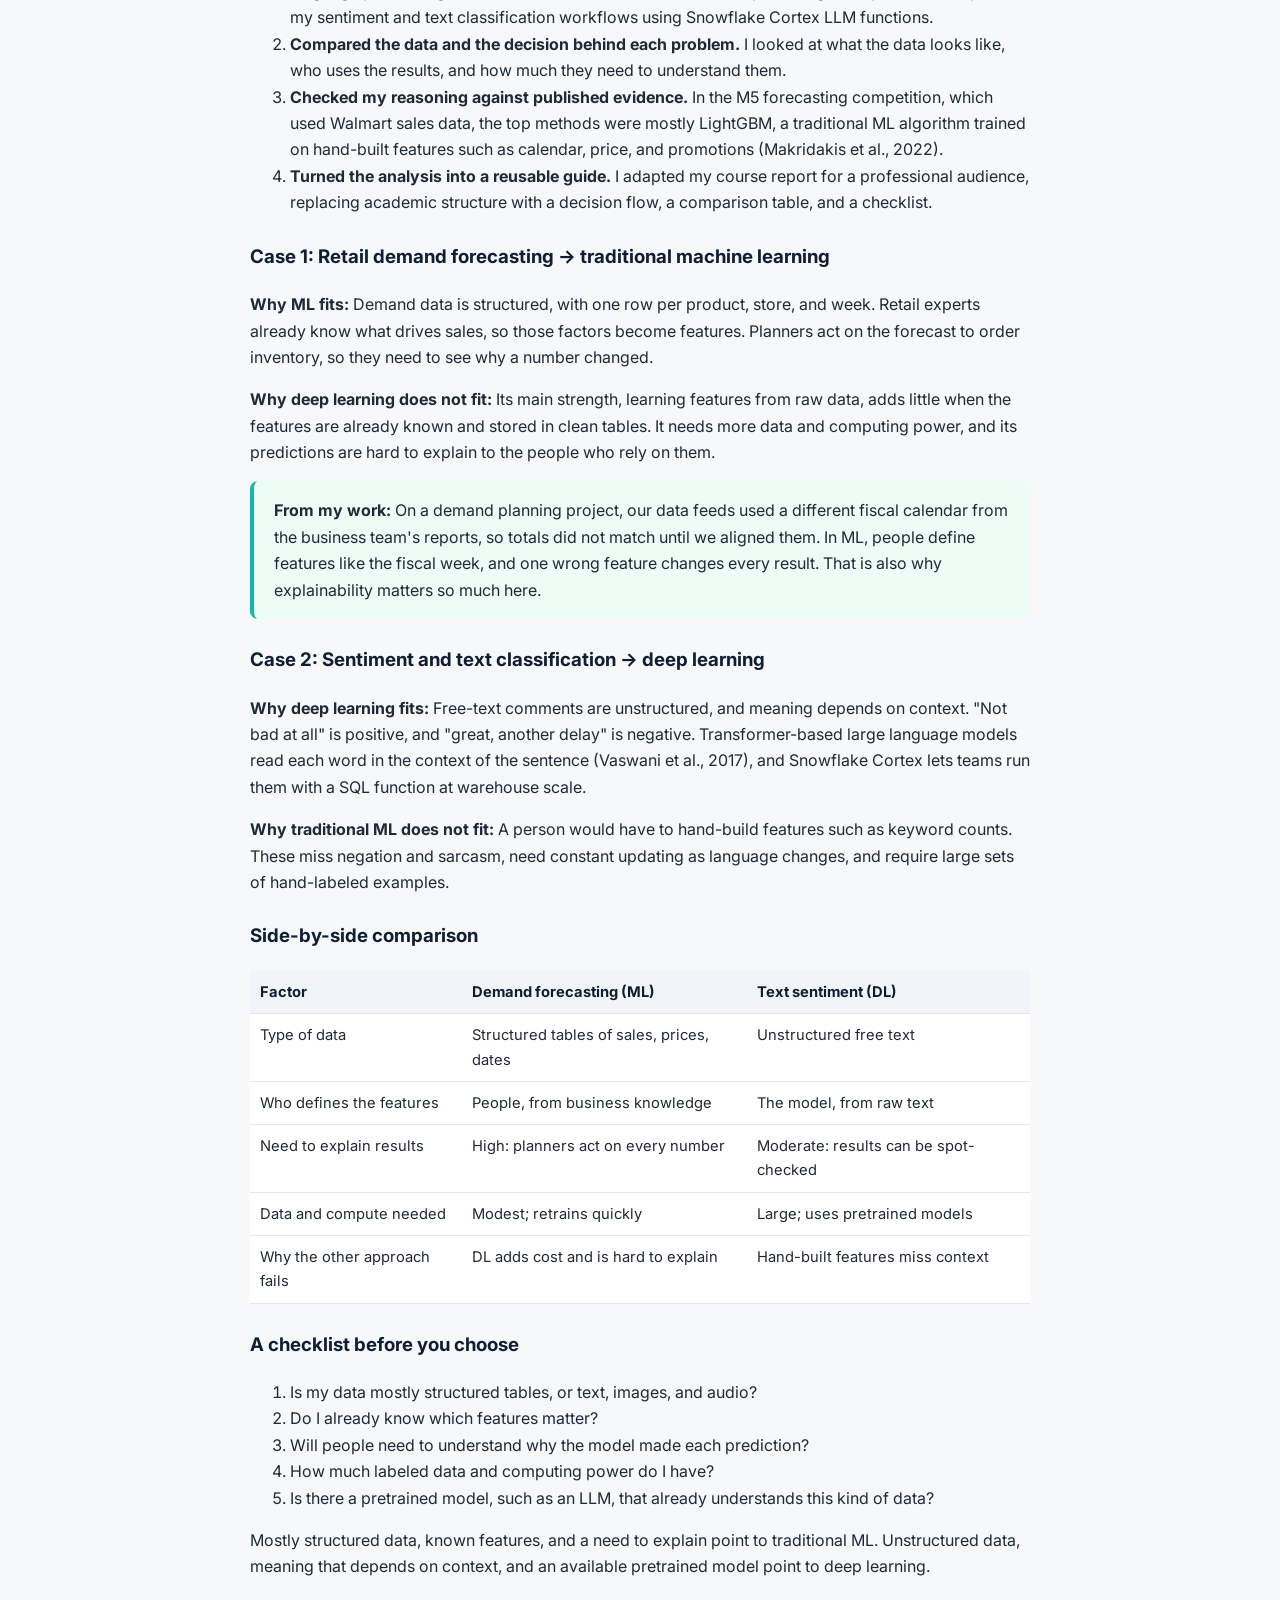
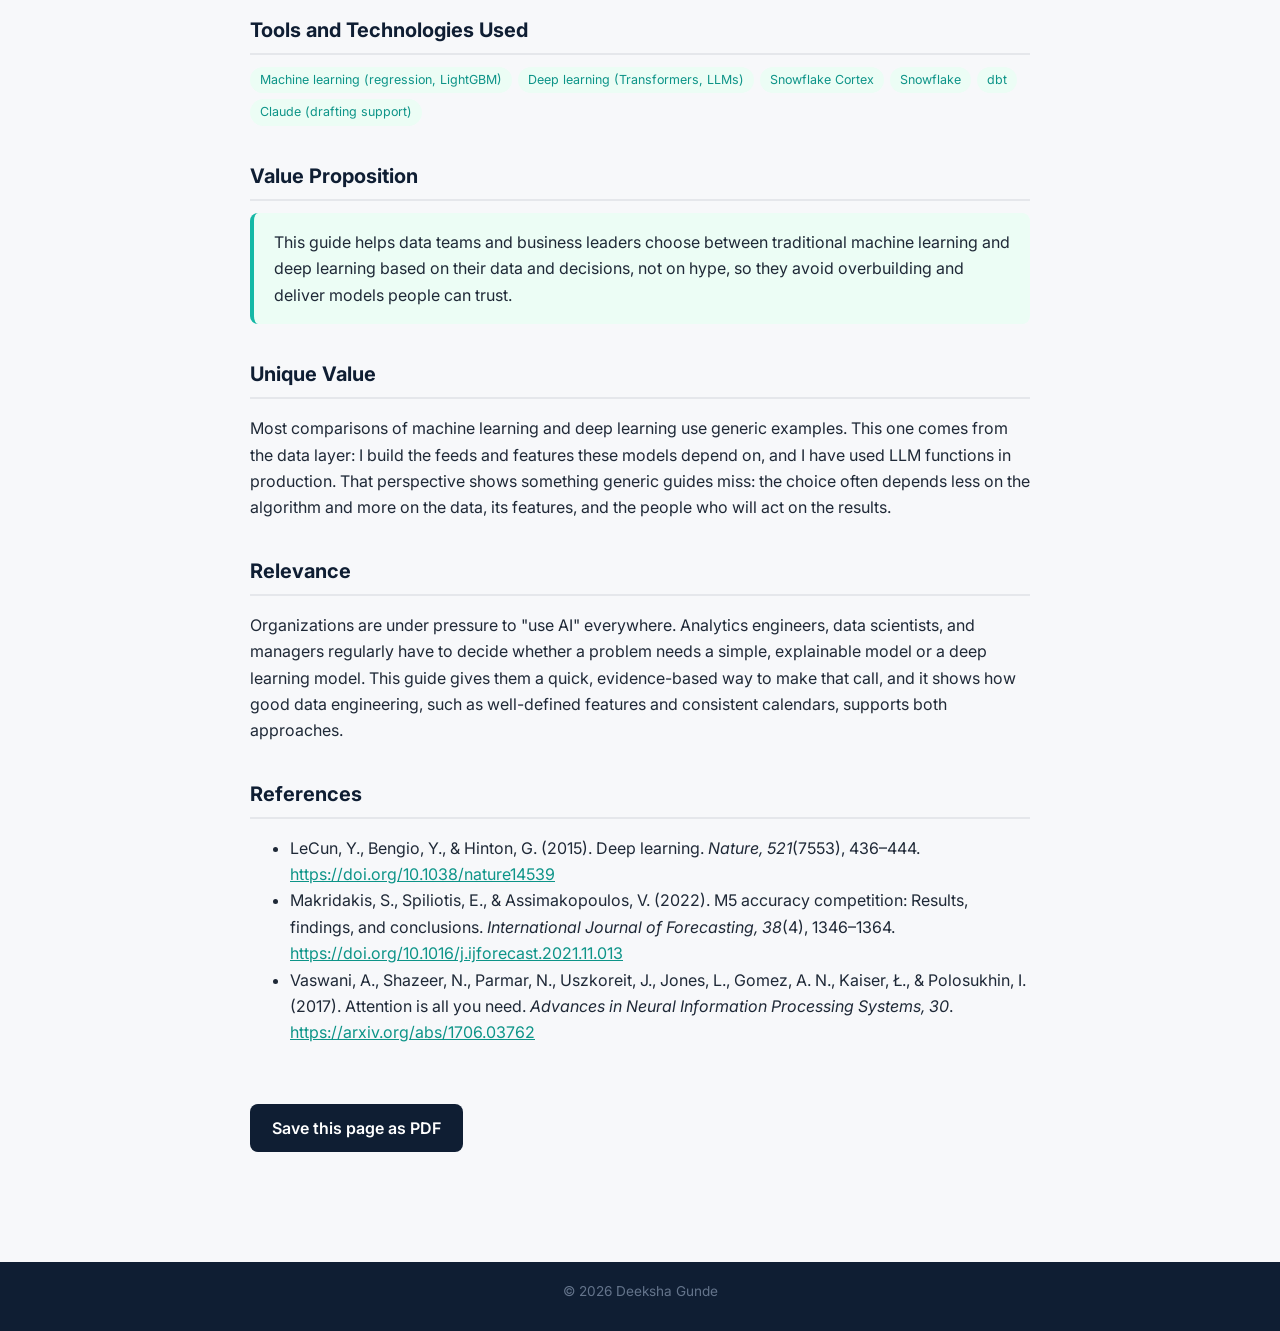
==== commit f1bac3a8: "modify artifact 2 and 4" ====
--- a/artifacts/artifact-2.html
+++ b/artifacts/artifact-2.html
@@ -9,7 +9,7 @@
   <link rel="stylesheet" href="../assets/style.css">
   <style>
     @media print {
-      .back, .artifact-links { display: none; }
+      .back, .artifact-links, .deliverable { display: none; }
       .artifact-header { background: none !important; color: #000; }
       .artifact-header h1, .artifact-header p { color: #000; }
     }
@@ -28,16 +28,11 @@
 <main class="artifact-body">
   <div class="container">
 
-    <div class="field">
-      <h2>Deliverable: Machine Learning vs. Deep Learning Report</h2>
-      <p>A 7-page APA research report comparing two applications from my analytics engineering work: retail demand forecasting with traditional machine learning, and text sentiment classification with deep learning.</p>
+    <div class="deliverable">
       <p class="artifact-links">
         <a class="btn btn-dark" href="../assets/files/ml-vs-dl-report.pdf" target="_blank" rel="noopener">Read the full report (PDF)</a>
-        <button class="btn btn-dark" style="font:inherit;font-weight:600;border:none;cursor:pointer;" onclick="window.print()">Save this page as PDF</button>
-      </p>
-    </div>
-
-    <h2 style="color:var(--navy);margin:40px 0 8px;">About This Artifact</h2>
+      </p>
+    </div>
 
     <div class="diagram">
       <svg viewBox="0 0 900 360" role="img" aria-label="Decision flow: start with what your data looks like. Structured tables with known features and a need to explain results point to traditional machine learning, for example retail demand forecasting. Unstructured text, images, or audio where meaning depends on context point to deep learning, for example sentiment and text classification.">
@@ -198,6 +193,10 @@
       </ul>
     </div>
 
+    <p class="artifact-links" style="margin-top:40px;">
+      <button class="btn btn-dark" style="font:inherit;font-weight:600;border:none;cursor:pointer;" onclick="window.print()">Save this page as PDF</button>
+    </p>
+
   </div>
 </main>
 
